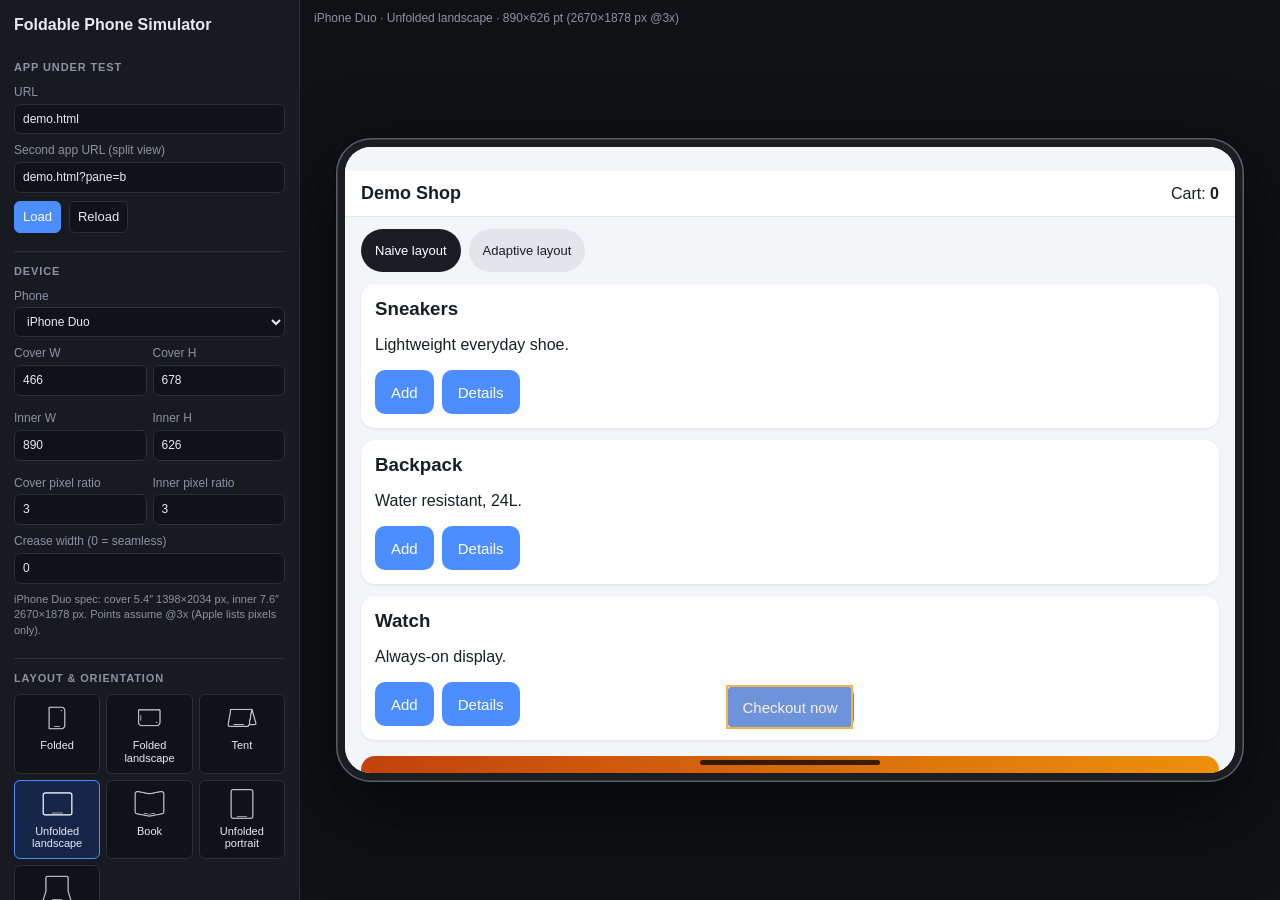
==== index.html @ 145b5dc4 "Add foldable phone simulator Browser-based simulator for book-style foldables (iPhone Duo, Galaxy Z " ====
<!doctype html>
<html lang="en">
<head>
<meta charset="utf-8">
<meta name="viewport" content="width=device-width, initial-scale=1">
<title>Foldable Phone Simulator</title>
<link rel="stylesheet" href="style.css">
</head>
<body>
<aside id="panel">
  <h1>Foldable Phone Simulator</h1>

  <section>
    <h2>App under test</h2>
    <label>URL
      <input id="urlA" type="url" placeholder="http://localhost:3000" value="demo.html">
    </label>
    <label>Second app URL (split view)
      <input id="urlB" type="url" placeholder="same as above if empty" value="demo.html?pane=b">
    </label>
    <div class="row">
      <button id="load" class="primary">Load</button>
      <button id="reload">Reload</button>
    </div>
  </section>

  <section>
    <h2>Device</h2>
    <label>Phone
      <select id="preset"></select>
    </label>
    <div class="grid2">
      <label>Cover W <input id="cw" type="number" min="200" max="1600"></label>
      <label>Cover H <input id="ch" type="number" min="200" max="1600"></label>
      <label>Inner W <input id="iw" type="number" min="200" max="1600"></label>
      <label>Inner H <input id="ih" type="number" min="200" max="1600"></label>
      <label>Cover pixel ratio <input id="cdpr" type="number" step="0.025" min="1" max="4"></label>
      <label>Inner pixel ratio <input id="idpr" type="number" step="0.025" min="1" max="4"></label>
    </div>
    <label>Crease width (0 = seamless) <input id="crease" type="number" min="0" max="60"></label>
    <p class="hint" id="specHint"></p>
  </section>

  <section>
    <h2>Layout &amp; orientation</h2>
    <div class="layouts" id="layouts"></div>
    <p id="orientLabel" class="hint"></p>
  <!-- 3D posture model: two halves on a hinge -->
    <div id="model" aria-hidden="true">
      <div class="m-cam"><div class="m-rot">
        <div class="m-half a"><div class="face front"></div><div class="face back"></div></div>
        <div class="m-half b"><div class="face front"></div><div class="face back cover"></div></div>
      </div></div>
      <div class="m-label"></div>
    </div>

    <div class="row">
      <button id="fold" class="primary">Fold ⇄ Unfold</button>
      <label class="check" style="margin:0"><input id="split" type="checkbox"> Split view (2 apps)</label>
    </div>
  </section>

  <section>
    <h2>View</h2>
    <label>Zoom
      <select id="zoom">
        <option value="fit">Fit to window</option>
        <option value="1">100%</option>
        <option value="0.75">75%</option>
        <option value="0.5">50%</option>
      </select>
    </label>
    <label class="check"><input id="cutout" type="checkbox" checked> Camera cutout</label>
    <label class="check"><input id="creaseShow" type="checkbox"> Show fold line</label>
    <label class="check"><input id="segOutline" type="checkbox"> Outline fold halves</label>
    <label class="check"><input id="animate" type="checkbox" checked> Animations &amp; posture model</label>
    <div class="grid4">
      <label>Safe T <input id="sT" type="number"></label>
      <label>R <input id="sR" type="number"></label>
      <label>B <input id="sB" type="number"></label>
      <label>L <input id="sL" type="number"></label>
    </div>
    <p class="hint">Safe areas reset to the screen's defaults when you change screen or rotate.</p>
  </section>

  <section>
    <h2>Layout checks</h2>
    <p class="hint">Add <code>duo-bridge.js</code> to your app (see README) to get live checks.</p>
    <button id="check">Run check</button>
    <div id="bridgeStatus" class="badge off">No bridge detected</div>
    <ul id="report"></ul>
  </section>

  <section>
    <h2>Reference</h2>
    <img src="reference.jpg" alt="iPhone Duo folded and unfolded" class="ref">
    <img src="spec-outer.jpg" alt="Apple spec: outer display 5.4 inch, 1398x2034 px at 460 ppi" class="ref">
    <img src="spec-inner.jpg" alt="Apple spec: inner display 7.6 inch, 1878x2670 px at 430 ppi" class="ref">
  </section>
</aside>

<main id="viewport">
  <div id="info"></div>
  <div id="stageWrap"><div id="stage">
    <div class="device" id="device">
      <div class="screen" id="screen">
        <iframe id="frameA" title="App A"></iframe>
        <div id="divider"></div>
        <iframe id="frameB" title="App B"></iframe>
        <div id="creaseLine"></div>
        <div id="halfA" class="seg-outline"></div>
        <div id="halfB" class="seg-outline"></div>
        <div id="markers"></div>
        <div id="camera"></div>
        <div id="homeBar"></div>
      </div>
    </div>
  </div></div>
</main>
<script src="app.js"></script>
</body>
</html>
---- style.css ----
:root{--bg:#0f1115;--panel:#171a21;--line:#2a2f3a;--fg:#e8eaf0;--mute:#8b93a5;--acc:#4c8dff;--bad:#ff5d5d;--ok:#3ecf8e;--warn:#f5b14c;--anim:.55s cubic-bezier(.4,0,.2,1)}
*{box-sizing:border-box}
html,body{height:100%;margin:0;background:var(--bg);color:var(--fg);font:13px/1.4 -apple-system,BlinkMacSystemFont,"Segoe UI",Roboto,sans-serif}
body{display:flex}
#panel{width:300px;flex:none;background:var(--panel);border-right:1px solid var(--line);overflow:auto;padding:14px}
h1{font-size:16px;margin:0 0 12px}
h2{font-size:11px;text-transform:uppercase;letter-spacing:.08em;color:var(--mute);margin:0 0 8px}
section{padding:12px 0;border-top:1px solid var(--line)}
section:first-of-type{border-top:0}
label{display:block;color:var(--mute);font-size:12px;margin-bottom:8px}
label.check{display:flex;gap:8px;align-items:center;color:var(--fg)}
input,select,button{font:inherit;color:var(--fg);background:#0f1218;border:1px solid var(--line);border-radius:6px;padding:6px 8px}
label>input:not([type=checkbox]),label>select{display:block;width:100%;margin-top:3px}
button{cursor:pointer}
button:hover{border-color:var(--acc)}
button.primary{background:var(--acc);border-color:var(--acc);color:#fff}
.row{display:flex;gap:8px;align-items:center;margin-bottom:6px}
.grid2{display:grid;grid-template-columns:1fr 1fr;gap:6px}
.grid4{display:grid;grid-template-columns:repeat(4,1fr);gap:6px;margin-top:6px}
.seg{display:grid;grid-template-columns:repeat(3,1fr);gap:6px;margin-bottom:8px}
.seg button{padding:8px 4px;text-align:center;line-height:1.2}
.seg button small{color:var(--mute);font-size:10px}
.seg button.on{border-color:var(--acc);background:#16264a}
.hint{color:var(--mute);font-size:11px;margin:4px 0 8px}
code{background:#0f1218;padding:1px 4px;border-radius:4px}
.ref{width:100%;border-radius:8px;display:block;margin-bottom:8px;background:#fff}
.badge{display:inline-block;margin:8px 0;padding:2px 8px;border-radius:99px;font-size:11px}
.badge.off{background:#2a2f3a;color:var(--mute)}
.badge.on{background:#12382a;color:var(--ok)}
#report{list-style:none;padding:0;margin:0}
#report li{padding:6px 8px;margin-bottom:6px;border-radius:6px;background:#0f1218;border-left:3px solid var(--warn);font-size:12px;word-break:break-word}
#report li.bad{border-color:var(--bad)}
#report li.ok{border-color:var(--ok)}
#report li small{display:block;color:var(--mute)}

#viewport{flex:1;position:relative;overflow:auto;min-width:0}
#info{position:absolute;top:10px;left:14px;color:var(--mute);font-size:12px;z-index:5;pointer-events:none}
#stageWrap{min-height:100%;display:flex;align-items:center;justify-content:center;padding:40px 20px 20px}
#stage{position:relative;transform-origin:center center;flex:none;transition:transform var(--anim),margin var(--anim)}

/* device: thin uniform bezel like the reference photo */
.device{position:relative;background:#1c1d21;padding:9px;border-radius:44px;
  box-shadow:inset 0 0 0 1.5px #5a5d66,0 0 0 1px #0a0a0c,0 30px 80px rgba(0,0,0,.6);transition:border-radius var(--anim)}
.device.inner{border-radius:34px}
.screen{position:relative;overflow:hidden;background:#000;border-radius:36px;
  transition:width var(--anim),height var(--anim),border-radius var(--anim)}
.device.inner .screen{border-radius:26px}
.screen iframe{position:absolute;top:0;left:0;border:0;background:#fff;
  transition:width var(--anim),height var(--anim),left var(--anim),top var(--anim)}
#frameB{display:none}
.split #frameB{display:block}
#divider{position:absolute;display:none;background:#000;z-index:2}
.split #divider{display:block}
.split #divider::after{content:"";position:absolute;left:50%;top:50%;width:4px;height:40px;margin:-20px 0 0 -2px;border-radius:2px;background:#555}
.split.h #divider::after{width:40px;height:4px;margin:-2px 0 0 -20px}

/* the crease: does not hide content (seamless), just a subtle fold shading */
#creaseLine{position:absolute;pointer-events:none;z-index:3;display:none}
.inner #creaseLine.show{display:block}
#creaseLine.v{background:linear-gradient(90deg,transparent,rgba(0,0,0,.10) 40%,rgba(255,255,255,.08) 50%,rgba(0,0,0,.10) 60%,transparent)}
#creaseLine.h{background:linear-gradient(180deg,transparent,rgba(0,0,0,.10) 40%,rgba(255,255,255,.08) 50%,rgba(0,0,0,.10) 60%,transparent)}

/* half-folded posture: tilt the device a little to suggest the fold */

/* punch-hole camera (cover screen, top-right per reference) */
#camera{position:absolute;width:20px;height:20px;border-radius:50%;background:#000;box-shadow:0 0 0 2px #111 inset,0 0 0 1px #222;z-index:4;pointer-events:none;
  transition:top var(--anim),left var(--anim)}
#camera.hide{display:none}

.seg-outline{position:absolute;border:2px dashed var(--acc);pointer-events:none;z-index:5;display:none}
.outline .seg-outline{display:block}
#markers{position:absolute;inset:0;pointer-events:none;z-index:7}
.marker{position:absolute;border:2px solid var(--bad);background:rgba(255,93,93,.18)}
.marker.warn{border-color:var(--warn);background:rgba(245,177,76,.2)}
.resizing .marker{display:none}

/* layout picker (icons from Apple's supported-layouts artwork) */
.layouts{display:grid;grid-template-columns:repeat(3,1fr);gap:6px;margin-bottom:6px}
.layouts button{display:flex;flex-direction:column;align-items:center;gap:6px;padding:8px 4px;font-size:11px;line-height:1.15}
.layouts img{height:30px;max-width:100%;object-fit:contain;opacity:.75}
.layouts button.on{border-color:var(--acc);background:#16264a}
.layouts button.on img{opacity:1}

/* home indicator */
#homeBar{position:absolute;left:50%;bottom:8px;width:134px;height:5px;margin-left:-67px;border-radius:3px;background:rgba(0,0,0,.75);z-index:4;pointer-events:none;
  transition:bottom var(--anim)}
.device.inner #homeBar{width:180px;margin-left:-90px}
.layouts img.rot{transform:rotate(90deg)}
/* under-display camera: barely visible */
#camera.udc{background:rgba(0,0,0,.12);box-shadow:none}
/* Android gesture handle is a little shorter */
#homeBar.android{width:108px;margin-left:-54px;height:4px}
.device.inner #homeBar.android{width:140px;margin-left:-70px}

/* ---------- animations ---------- */
/* tent: the cover screen leans back like the face of an A-frame */
#stage.tent .device{transform:perspective(1600px) rotateX(14deg);transition:transform var(--anim)}
.device{transition:border-radius var(--anim),transform var(--anim)}

/* 3D posture model */
#model{position:relative;width:100%;height:150px;margin:2px 0 8px;pointer-events:none;perspective:700px;border-radius:8px;background:radial-gradient(ellipse at 50% 60%,#232733,transparent 70%);
  --pw:44px;--ph:64px;--t:.8s cubic-bezier(.4,0,.2,1)}
#model.hide{display:none}
.m-cam{position:absolute;left:50%;top:46%;transform-style:preserve-3d;transition:transform var(--t)}
.m-rot{transform-style:preserve-3d;transition:transform var(--t)}
.m-half{position:absolute;top:calc(var(--ph) / -2);width:var(--pw);height:var(--ph);transform-style:preserve-3d;transition:transform var(--t)}
.m-half.a{left:0;transform-origin:left center}
.m-half.b{left:calc(var(--pw) * -1);transform-origin:right center}
.face{position:absolute;inset:0;border-radius:7px;backface-visibility:hidden;border:2px solid #0b0c0f}
.face.front{background:linear-gradient(160deg,#6aa2ff,#2a5bd7)}
.face.back{background:linear-gradient(160deg,#3a3d46,#22242a);transform:rotateY(180deg)}
.a .face.front,.b .face.back{border-radius:0 7px 7px 0}
.a .face.back,.b .face.front{border-radius:7px 0 0 7px}
.face.back.cover{background:linear-gradient(160deg,#5be0a4,#1f8f5f)}
.m-label{position:absolute;left:0;right:0;bottom:0;text-align:center;font-size:11px;color:var(--mute)}
.m-label b{color:var(--fg);font-weight:600}
.m-label i{font-style:normal;display:inline-block;width:8px;height:8px;border-radius:2px;margin:0 3px 0 8px;vertical-align:0}

@media (prefers-reduced-motion: reduce){
  #rig{display:none}
  .m-cam,.m-rot,.m-half,.screen,.screen iframe,#stage{transition:none!important}
}

/* 3D transition rig: two hinged halves of the phone */
#rig{position:absolute;left:50%;top:50%;width:0;height:0;pointer-events:none;z-index:20}
#rig .r-cam,#rig .r-orient{position:absolute;left:0;top:0;transform-style:preserve-3d}
#rig .r-half{position:absolute;transform-style:preserve-3d}
#rig .r-half.a{transform-origin:left center 3px}
#rig .r-half.b{transform-origin:right center 3px}
#rig .r-face{position:absolute;inset:0;backface-visibility:hidden;transform:translateZ(3px);background:#1c1d21;
  box-shadow:inset 0 0 0 1.5px #5a5d66,0 20px 60px rgba(0,0,0,.45)}
#rig .r-face.back{transform:rotateY(180deg) translateZ(3px);background:linear-gradient(160deg,#2b2e36,#15161a)}
#rig .r-glass{position:absolute;overflow:hidden;
  background:linear-gradient(155deg,rgba(255,255,255,.55),rgba(255,255,255,0) 45%),linear-gradient(180deg,#eef2f6,#dfe5ec)}
#rig .r-glass.cover{background:linear-gradient(155deg,rgba(255,255,255,.55),rgba(255,255,255,0) 45%),linear-gradient(180deg,#eef2f6,#dfe5ec)}
#rig .r-camdot{position:absolute;width:20px;height:20px;border-radius:50%;background:#000}
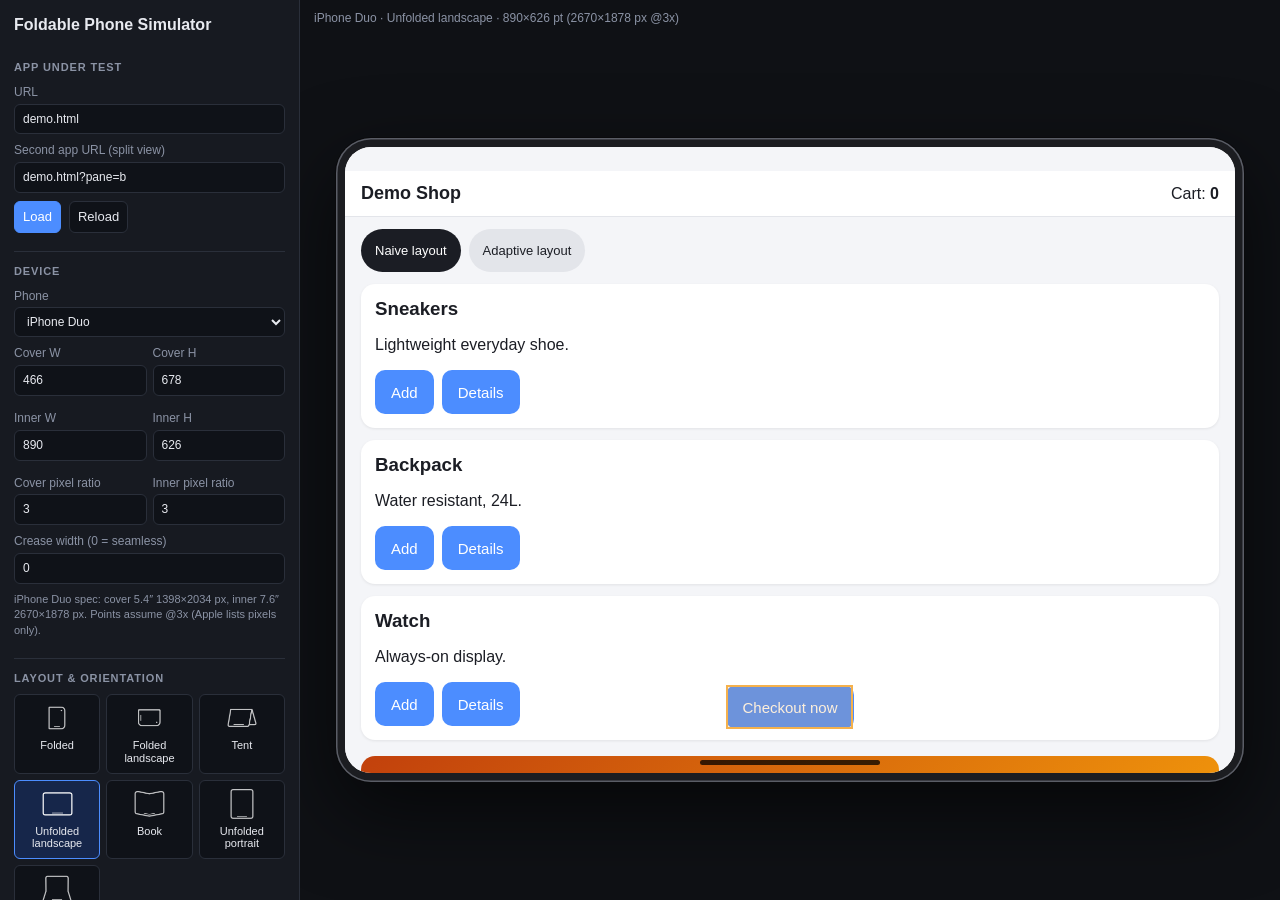
==== commit 9f989c06: "Add site icon for browser tabs and home screens favicon (SVG, ICO, 32px PNG), Apple touch icon and a" ====
--- a/index.html
+++ b/index.html
@@ -5,6 +5,13 @@
 <meta name="viewport" content="width=device-width, initial-scale=1">
 <title>Foldable Phone Simulator</title>
 <link rel="stylesheet" href="style.css">
+<link rel="icon" href="favicon.svg" type="image/svg+xml">
+<link rel="icon" href="favicon-32.png" sizes="32x32" type="image/png">
+<link rel="icon" href="favicon.ico" sizes="any">
+<link rel="apple-touch-icon" href="apple-touch-icon.png">
+<link rel="manifest" href="manifest.webmanifest">
+<meta name="theme-color" content="#0f1115">
+
 </head>
 <body>
 <aside id="panel">
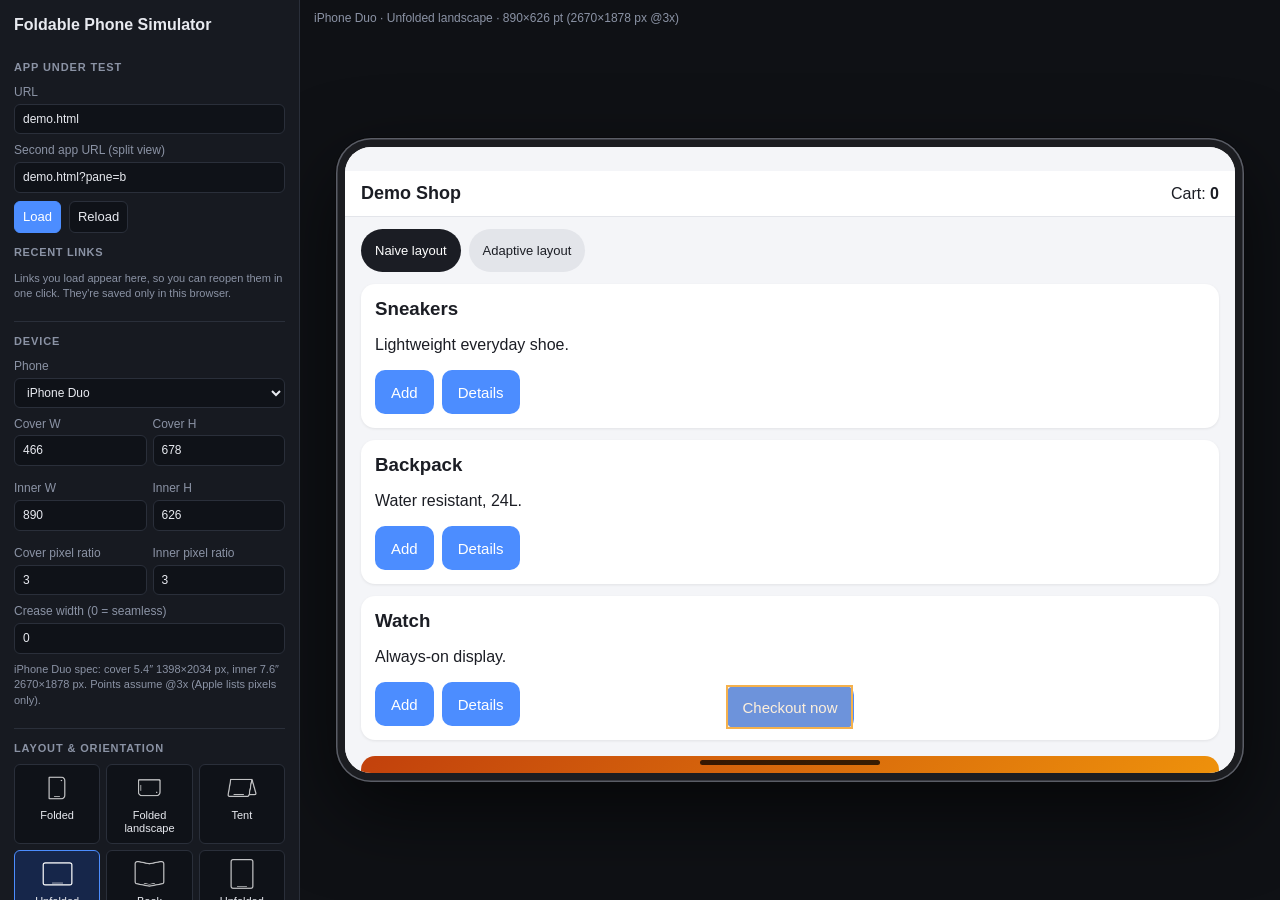
==== commit db624fb3: "Add recent links history URLs loaded in the simulator are kept in localStorage (newest first, up to " ====
--- a/index.html
+++ b/index.html
@@ -20,14 +20,23 @@
   <section>
     <h2>App under test</h2>
     <label>URL
-      <input id="urlA" type="url" placeholder="http://localhost:3000" value="demo.html">
+      <input id="urlA" type="url" placeholder="http://localhost:3000" value="demo.html" list="urlHistory" autocomplete="off">
     </label>
     <label>Second app URL (split view)
-      <input id="urlB" type="url" placeholder="same as above if empty" value="demo.html?pane=b">
+      <input id="urlB" type="url" placeholder="same as above if empty" value="demo.html?pane=b" list="urlHistory" autocomplete="off">
     </label>
     <div class="row">
       <button id="load" class="primary">Load</button>
       <button id="reload">Reload</button>
+    </div>
+    <datalist id="urlHistory"></datalist>
+    <div class="history">
+      <div class="hist-head">
+        <h3>Recent links</h3>
+        <button id="histClear" class="text-btn" type="button" hidden>Clear all</button>
+      </div>
+      <ul id="histList"></ul>
+      <p id="histEmpty" class="hint">Links you load appear here, so you can reopen them in one click. They're saved only in this browser.</p>
     </div>
   </section>
 
@@ -108,7 +117,18 @@
 
 <main id="viewport">
   <div id="info"></div>
-  <div id="stageWrap"><div id="stage">
+  <div id="stageWrap">
+    <section id="poseView" hidden aria-label="3D posture view">
+      <h2 id="pvTitle" class="pv-title"></h2>
+      <div id="pvStage"></div>
+      <div id="pvCta" class="pv-cta">
+        <button id="liveBtn" class="primary">Show my app in 3D</button>
+        <p>Chrome asks to share this tab, so the 3D phone can mirror your app live.<br>Use the app on the flat phone →</p>
+        <p id="pvMsg" class="pv-msg" role="status"></p>
+      </div>
+      <div id="pvLive" class="pv-live" hidden><span class="dot"></span>Live mirror · use the app on the flat phone → <button id="liveStop">Stop</button></div>
+    </section>
+    <div id="stage">
     <div class="device" id="device">
       <div class="screen" id="screen">
         <iframe id="frameA" title="App A"></iframe>
@@ -120,6 +140,7 @@
         <div id="markers"></div>
         <div id="camera"></div>
         <div id="homeBar"></div>
+        <div id="ticker" aria-hidden="true"></div>
       </div>
     </div>
   </div></div>
--- a/style.css
+++ b/style.css
@@ -122,15 +122,51 @@
 }
 
 /* 3D transition rig: two hinged halves of the phone */
-#rig{position:absolute;left:50%;top:50%;width:0;height:0;pointer-events:none;z-index:20}
-#rig .r-cam,#rig .r-orient{position:absolute;left:0;top:0;transform-style:preserve-3d}
-#rig .r-half{position:absolute;transform-style:preserve-3d}
-#rig .r-half.a{transform-origin:left center 3px}
-#rig .r-half.b{transform-origin:right center 3px}
-#rig .r-face{position:absolute;inset:0;backface-visibility:hidden;transform:translateZ(3px);background:#1c1d21;
+.rig{position:absolute;left:50%;top:50%;width:0;height:0;pointer-events:none;z-index:20}
+.rig .r-cam,.rig .r-orient{position:absolute;left:0;top:0;transform-style:preserve-3d}
+.rig .r-half{position:absolute;transform-style:preserve-3d}
+.rig .r-half.a{transform-origin:left center 3px}
+.rig .r-half.b{transform-origin:right center 3px}
+.rig .r-face{position:absolute;inset:0;backface-visibility:hidden;transform:translateZ(3px);background:#1c1d21;
   box-shadow:inset 0 0 0 1.5px #5a5d66,0 20px 60px rgba(0,0,0,.45)}
-#rig .r-face.back{transform:rotateY(180deg) translateZ(3px);background:linear-gradient(160deg,#2b2e36,#15161a)}
-#rig .r-glass{position:absolute;overflow:hidden;
+.rig .r-face.back{transform:rotateY(180deg) translateZ(3px);background:linear-gradient(160deg,#2b2e36,#15161a)}
+.rig .r-glass{position:absolute;overflow:hidden;
   background:linear-gradient(155deg,rgba(255,255,255,.55),rgba(255,255,255,0) 45%),linear-gradient(180deg,#eef2f6,#dfe5ec)}
-#rig .r-glass.cover{background:linear-gradient(155deg,rgba(255,255,255,.55),rgba(255,255,255,0) 45%),linear-gradient(180deg,#eef2f6,#dfe5ec)}
-#rig .r-camdot{position:absolute;width:20px;height:20px;border-radius:50%;background:#000}
+.rig .r-glass.cover{background:linear-gradient(155deg,rgba(255,255,255,.55),rgba(255,255,255,0) 45%),linear-gradient(180deg,#eef2f6,#dfe5ec)}
+.rig .r-camdot{position:absolute;width:20px;height:20px;border-radius:50%;background:#000}
+
+/* side-by-side: 3D posture view + the flat phone you use */
+#stageWrap.dual{gap:48px}
+#poseView{display:flex;flex-direction:column;align-items:center;gap:10px}
+#poseView[hidden]{display:none}
+.pv-title{margin:0;color:var(--fg);font-size:12px;letter-spacing:.06em}
+#pvStage{position:relative;transform-origin:center center;flex:none}
+.pv-cta{text-align:center;max-width:320px}
+.pv-cta p{color:var(--mute);font-size:12px;margin:8px 0 0}
+.pv-msg{color:var(--warn)!important}
+.pv-live{display:flex;align-items:center;gap:8px;color:var(--mute);font-size:12px}
+.pv-live[hidden]{display:none}
+.pv-live .dot{width:8px;height:8px;border-radius:50%;background:var(--bad);box-shadow:0 0 0 3px rgba(255,93,93,.25)}
+.pv-live button{padding:3px 10px;font-size:12px}
+.rig .r-vwrap{position:absolute;overflow:hidden}
+.rig .r-vwrap video{position:absolute;object-fit:fill;opacity:0;transition:opacity .2s}
+.rig .r-vwrap video.on{opacity:1}
+/* tab capture only sends frames when the region repaints: keep a near-invisible pixel ticking while mirroring */
+#ticker{position:absolute;right:0;bottom:0;width:1px;height:1px;pointer-events:none;opacity:0;z-index:9}
+#screen.capturing #ticker{animation:tick 1s steps(30) infinite}
+@keyframes tick{from{opacity:.011}to{opacity:.019}}
+
+/* recent links */
+.history{margin-top:12px}
+.hist-head{display:flex;align-items:center;justify-content:space-between;margin-bottom:6px}
+.hist-head h3{margin:0;font-size:11px;font-weight:600;letter-spacing:.06em;text-transform:uppercase;color:var(--mute)}
+.text-btn{background:none;border:0;padding:2px 4px;color:var(--acc);font-size:12px}
+.text-btn:hover{text-decoration:underline}
+#histList{list-style:none;margin:0;padding:0;display:grid;gap:4px;max-height:220px;overflow:auto}
+#histList li{display:flex;gap:4px}
+.hist-open{flex:1;min-width:0;text-align:left;display:flex;flex-direction:column;gap:1px;padding:6px 8px}
+.hist-url{overflow:hidden;text-overflow:ellipsis;white-space:nowrap;color:var(--fg)}
+.hist-open small{color:var(--mute);font-size:11px}
+.hist-del{flex:none;width:30px;padding:0;color:var(--mute);font-size:16px;line-height:1}
+.hist-del:hover{color:var(--bad);border-color:var(--bad)}
+#histList button:focus-visible,.text-btn:focus-visible{outline:2px solid var(--acc);outline-offset:1px}
